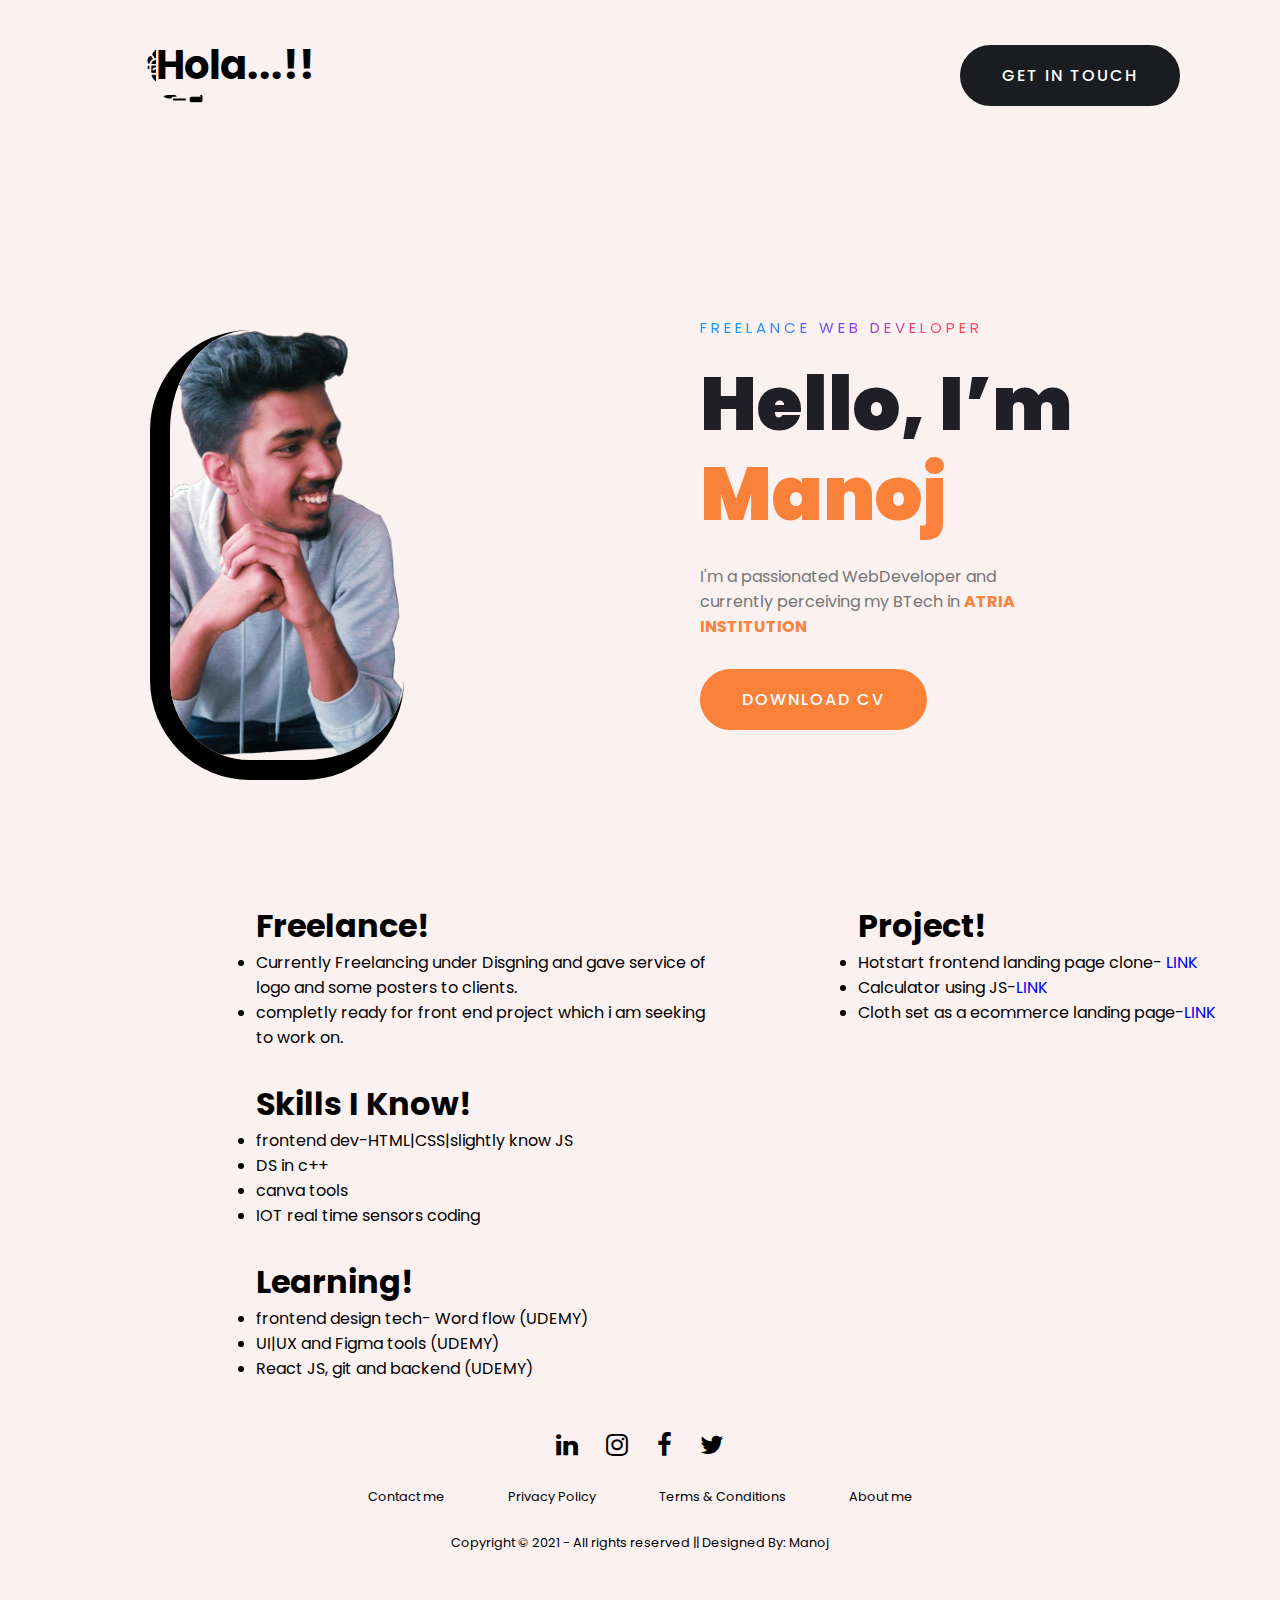
==== index.html @ 8dfa5f62 "primary uplod" ====
<!DOCTYPE html>
<html lang="en">
<head>
    <meta charset="UTF-8">
    <title>Portfolio</title>
    <link rel="icon" href="./logo.png">
    <link rel="stylesheet" href="./style.css">
    <!-- link -->
    <link rel="stylesheet" href="https://cdnjs.cloudflare.com/ajax/libs/font-awesome/4.7.0/css/font-awesome.min.css">

    <!--GOOGLE FONTS-->
    <link rel="preconnect" href="https://fonts.gstatic.com">
    <link href="https://fonts.googleapis.com/css2?family=Fredoka+One&family=Play&display=swap" rel="stylesheet"> 
</head>
<body>

    <div class="hero">
        <nav>
            <img src="./logo.png" class="logo">
            <h1>Hola...!!</h1>
            <a href="mailto:manoj_@ieee.org" class="btn1">Get In Touch</a>
        </nav>

        <div class="content">
            <span class="title">Freelance Web Developer</span>
            <h1>Hello, I’m <span>Manoj</span></h1>
            <p>I'm a passionated WebDeveloper and currently perceiving my BTech in <span>ATRIA INSTITUTION</span></p>
            <a href="https://drive.google.com/file/d/19jJgBrpZjHmy7Ew6Mgr_VQnE0wYftTn5/view?usp=sharing" target="_blank" class="btn">Download CV</a>
        </div>
    </div>
    <div class="profile1" >
        <img src="./manoj.png" alt="author" class="profile" >
        <table>
            <tr>
                <td>
                    <div class="about">
                        <h1>Freelance!</h1>
                        <ul>
                            <li><p>Currently Freelancing under Disgning and gave service of <br> logo and some posters to clients. </p></li>
                            <li><p>completly ready for front end project which i am seeking <br> to work on.</p></li>
                        </ul>
                        <h1 class="a1">Skills I Know!</h1>
                        <ul>
                            <li><p> frontend dev-HTML|CSS|slightly know JS</p></li>
                            <li><p>DS in c++</p></li>
                            <li><p>canva tools</p></li>
                            <li><p>IOT real time sensors coding</p></li>
                        </ul>
                        <h1 class="a1">Learning!</h1>
                        <ul>
                            <li><p>frontend design tech- Word flow (UDEMY)</p></li>
                            <li><p>UI|UX and Figma tools (UDEMY)</p></li>
                            <li><p>React JS, git and backend (UDEMY)</p></li>
                        </ul>
                    </div>
                </td>
                <td class="td1">
                    <h1>Project!</h1>
                    <ul>
                       <li>Hotstart frontend landing page clone- <a href="https://eme20f.csb.app/" target="_blank">LINK</a> </li>
                       <li>Calculator using JS-<a href="https://iesdwg.csb.app/" target="_blank">LINK</a></li>
                       <li>Cloth set as a ecommerce landing page-<a href="https://xue915.csb.app/" target="_blank">LINK</a></li>
                    </ul>
                </td>
            </tr>
        </table>
    </div>
    <!-- footer code -->
    <footer>
        <div class="footer">
        <div class="row">
        <a href="https://www.linkedin.com/in/manoj-b-390821218/" target="_blank"><i class="fa fa-linkedin"></i></a>
        <a href="https://www.instagram.com/m_an_oj_mb" target="_blank"><i class="fa fa-instagram"></i></a>
        <a href="https://www.facebook.com/profile.php?id=100032819602113" target="_blank"><i class="fa fa-facebook"></i></a>
        <a href="https://twitter.com/ManojBh12235963" target="_blank"><i class="fa fa-twitter"></i></a>
        </div>
        
        <div class="row">
        <ul>
        <li><a href="mailto:manoj_@ieee.org">Contact me</a></li>
        <li><a href="./under_work.html">Privacy Policy</a></li>
        <li><a href="./under_work.html">Terms & Conditions</a></li>
        <li><a href="./under_work.html">About me</a></li>
        </ul>
        </div>
        
        <div class="row">
        Copyright © 2021 - All rights reserved || Designed By: Manoj
        </div>
        </div>
        </footer>
</body>
</html>
---- style.css ----
@import url('https://fonts.googleapis.com/css2?family=Poppins:wght@400;500;600;700&display=swap');
*{
    background-color: #FCF1F1;
    margin: 0;
    padding: 0;
    box-sizing: border-box;
    font-family: 'Poppins', sans-serif;
}
body{
    display: flex;
  flex-direction: column;
}
a{
    text-decoration: none;
}
.hero{
    width: 100%;
    height: 100vh;
    background: url(img/bg1.jpg);
    background-size: cover;
}
nav{
    display: flex;
    align-items: center;
    justify-content: space-between;
    padding: 30px 100px;
}
.logo{
    position: relative;
    max-height: 90px;
    left: 30px;
}
nav ul li{
    list-style: none;
    display: inline-block;
    padding: 10px 20px;
}
nav ul li a{
    color: #1d1d24;
    position: relative;
    padding: 5px 0;
}
nav ul li a:hover{
    color: #F9813A;
}
nav ul li a:after{
    content: "";
    position: absolute;
    left: 0;
    width: 0;
    height: 3px;
    background: #F9813A;
    transition: .3s;
    bottom: 0;
}
nav ul li a:hover:after{
    width: 100%;
}
.btn{
    color: #fff;
    font-size: 16px;
    text-transform: uppercase;
    letter-spacing: 2px;
    padding: 16px 40px;
    border-radius: 500px;
    display: inline-block;
    font-weight: 500;
    transition: all .4s ease-in-out;
    background-size: 152% 100%;
    background: #F9813A;
    border: 2px solid #F9813A;
}
.btn:hover{
    background: transparent;
    border-color: #F9813A;
    color: #F9813A;
}
.content{
    position: absolute;
    top: 35%;
    left: 700px;
}
.content .title{
    color: #1f1f25;
    font-size: 15px;
    text-transform: uppercase;
    letter-spacing: 4px;
    display: inline-block;
    margin-bottom: 20px;
    background: linear-gradient(120deg, #1c99fe 20.69%, #7644ff 50.19%,#fd4766 79.69%);
    -webkit-background-clip: text;
    -webkit-text-fill-color: transparent;
}
.content h1{
    display: inline-block;
    color: #1f1f25;
    font-size: 75px;
    font-weight: 900;
    line-height: 90px;
    text-transform: inherit;
    width: 70%;
}
.content h1 span{
    color: #F9813A;
}
.content p{
    width: 55%;
    color: #757575;
    margin-top: 25px;
    margin-bottom: 30px;
}
.btn1{
    color: #fff;
    font-size: 16px;
    text-transform: uppercase;
    letter-spacing: 2px;
    padding: 16px 40px;
    border-radius: 500px;
    display: inline-block;
    font-weight: 500;
    transition: all .4s ease-in-out;
    background-size: 152% 100%;
    background: #1A1C20;
    border: 2px solid #1A1C20;
}
.btn1:hover{
    background: transparent;
    border-color: #1A1C20;
    color: #1A1C20;
}
.profile{
    height: 450px;
    position: relative;
    float: left;
    left: 150px;
    bottom:570px;
    border: solid black 0;
    border-width: 0px 0px 20px 20px;
    border-radius: 100px;
}
.content p span{
    font-weight: bold;
    color: #F9813A;
}
nav h1{
    font-size: 40px;
    position:relative;
    right: 340px;
    bottom: 10px;
}
.h1{
    height: 50px;
}
.handel{
    height: 180px;
    background-color: #1A1C20;
}
.handel img{
    display: inline-block;
    margin-left: 150px;
    margin-bottom: 25px;
    display: flex;
    align-items: flex-end;
    height: 40px;
    background-color: #1A1C20;
}
.about .a1{
    margin-top: 30px;
}
.td1{
    padding-left: 150px;
    vertical-align: text-top;
}
/* footer */
body{
    margin:0;
    overflow-x:hidden;
    }
    
    .footer{
    padding:30px 0px;
    font-family: 'Play', sans-serif;
    text-align:center;
    }
    
    .footer .row{
    width:100%;
    margin:1% 0%;
    padding:0.6% 0%;
    color:black;
    font-size:0.8em;
    }
    
    .footer .row a{
    text-decoration:none;
    color:black;
    transition:0.5s;
    }
    
    .footer .row a:hover{
    color:#f9813a;
    }
    
    .footer .row ul{
    width:100%;
    }
    
    .footer .row ul li{
    display:inline-block;
    margin:0px 30px;
    }
    
    .footer .row a i{
    font-size:2em;
    margin:0% 1%;
    }
    
    @media (max-width:720px){
    .footer{
    text-align:left;
    padding:5%;
    }
    .footer .row ul li{
    display:block;
    margin:10px 0px;
    text-align:left;
    }
    .footer .row a i{
    margin:0% 3%;
    }
    }
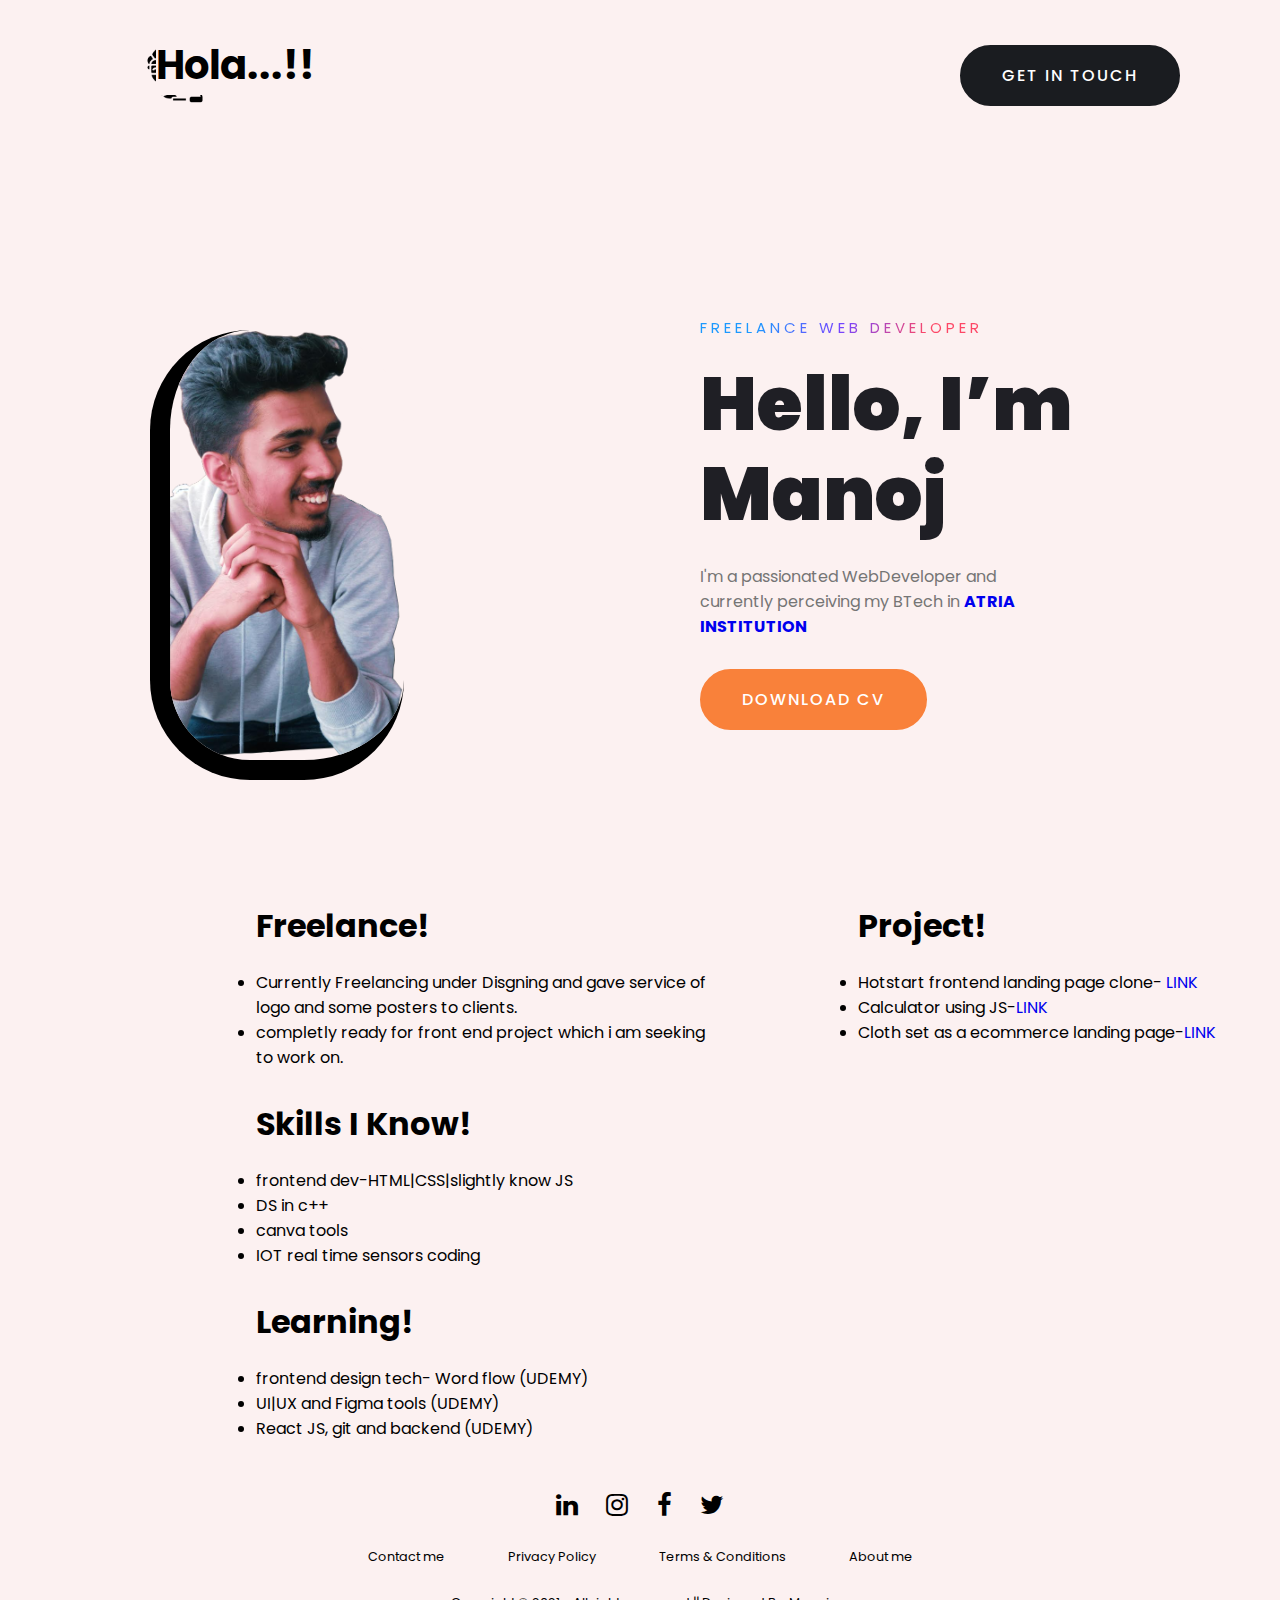
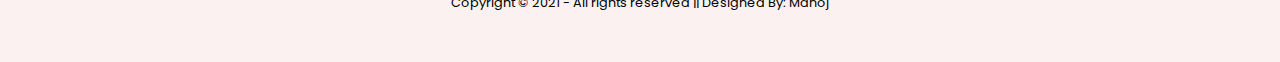
==== commit c41875cc: "change in css" ====
--- a/index.html
+++ b/index.html
@@ -13,7 +13,7 @@
     <link href="https://fonts.googleapis.com/css2?family=Fredoka+One&family=Play&display=swap" rel="stylesheet"> 
 </head>
 <body>
-
+    <div class="sep">
     <div class="hero">
         <nav>
             <img src="./logo.png" class="logo">
@@ -24,7 +24,7 @@
         <div class="content">
             <span class="title">Freelance Web Developer</span>
             <h1>Hello, I’m <span>Manoj</span></h1>
-            <p>I'm a passionated WebDeveloper and currently perceiving my BTech in <span>ATRIA INSTITUTION</span></p>
+            <p>I'm a passionated WebDeveloper and currently perceiving my BTech in <span> <a href="https://www.atria.edu" target="_blank" >ATRIA INSTITUTION</a></span></p>
             <a href="https://drive.google.com/file/d/19jJgBrpZjHmy7Ew6Mgr_VQnE0wYftTn5/view?usp=sharing" target="_blank" class="btn">Download CV</a>
         </div>
     </div>
@@ -89,5 +89,11 @@
         </div>
         </div>
         </footer>
+        </div>
+        <div class="vis">
+            <h1>Can't be viewed in 'MOBILE VIEW'</h1>
+            <h3>please check out in 'DESKTOP VIEW'</h3>
+
+        </div>
 </body>
 </html>--- a/style.css
+++ b/style.css
@@ -1,219 +1,231 @@
 @import url('https://fonts.googleapis.com/css2?family=Poppins:wght@400;500;600;700&display=swap');
-*{
-    background-color: #FCF1F1;
-    margin: 0;
-    padding: 0;
-    box-sizing: border-box;
-    font-family: 'Poppins', sans-serif;
+@media only screen and (min-width:1000px) {
+    *{
+        background-color: #FCF1F1;
+        margin: 0;
+        padding: 0;
+        box-sizing: border-box;
+        font-family: 'Poppins', sans-serif;
+    }
+    body{
+        display: flex;
+      flex-direction: column;
+    }
+    a{
+        text-decoration: none;
+    }
+    .hero{
+        width: 100%;
+        height: 100vh;
+        background: url(img/bg1.jpg);
+        background-size: cover;
+    }
+    nav{
+        display: flex;
+        align-items: center;
+        justify-content: space-between;
+        padding: 30px 100px;
+    }
+    .logo{
+        position: relative;
+        max-height: 90px;
+        left: 30px;
+    }
+    nav ul li{
+        list-style: none;
+        display: inline-block;
+        padding: 10px 20px;
+    }
+    nav ul li a{
+        color: #1d1d24;
+        position: relative;
+        padding: 5px 0;
+    }
+    nav ul li a:hover{
+        color: #F9813A;
+    }
+    nav ul li a:after{
+        content: "";
+        position: absolute;
+        left: 0;
+        width: 0;
+        height: 3px;
+        background: #F9813A;
+        transition: .3s;
+        bottom: 0;
+    }
+    nav ul li a:hover:after{
+        width: 100%;
+    }
+    .btn{
+        color: #fff;
+        font-size: 16px;
+        text-transform: uppercase;
+        letter-spacing: 2px;
+        padding: 16px 40px;
+        border-radius: 500px;
+        display: inline-block;
+        font-weight: 500;
+        transition: all .4s ease-in-out;
+        background-size: 152% 100%;
+        background: #F9813A;
+        border: 2px solid #F9813A;
+    }
+    .btn:hover{
+        background: transparent;
+        border-color: #F9813A;
+        color: #F9813A;
+    }
+    .content{
+        position: absolute;
+        top: 35%;
+        left: 700px;
+    }
+    .content .title{
+        color: #1f1f25;
+        font-size: 15px;
+        text-transform: uppercase;
+        letter-spacing: 4px;
+        display: inline-block;
+        margin-bottom: 20px;
+        background: linear-gradient(120deg, #1c99fe 20.69%, #7644ff 50.19%,#fd4766 79.69%);
+        -webkit-background-clip: text;
+        -webkit-text-fill-color: transparent;
+    }
+    .content h1{
+        display: inline-block;
+        color: #1f1f25;
+        font-size: 75px;
+        font-weight: 900;
+        line-height: 90px;
+        text-transform: inherit;
+        width: 70%;
+    }
+    .content h1 span a{
+        text-decoration: none;
+        color: #F9813A;
+    }
+    .content p{
+        width: 55%;
+        color: #757575;
+        margin-top: 25px;
+        margin-bottom: 30px;
+    }
+    .btn1{
+        color: #fff;
+        font-size: 16px;
+        text-transform: uppercase;
+        letter-spacing: 2px;
+        padding: 16px 40px;
+        border-radius: 500px;
+        display: inline-block;
+        font-weight: 500;
+        transition: all .4s ease-in-out;
+        background-size: 152% 100%;
+        background: #1A1C20;
+        border: 2px solid #1A1C20;
+    }
+    .btn1:hover{
+        background: transparent;
+        border-color: #1A1C20;
+        color: #1A1C20;
+    }
+    .profile{
+        height: 450px;
+        position: relative;
+        float: left;
+        left: 150px;
+        bottom:570px;
+        border: solid black 0;
+        border-width: 0px 0px 20px 20px;
+        border-radius: 100px;
+    }
+    .content p span{
+        font-weight: bold;
+        color: #F9813A;
+    }
+    nav h1{
+        font-size: 40px;
+        position:relative;
+        right: 340px;
+        bottom: 10px;
+    }
+    .h1{
+        height: 50px;
+    }
+    .handel{
+        height: 180px;
+        background-color: #1A1C20;
+    }
+    .handel img{
+        display: inline-block;
+        margin-left: 150px;
+        margin-bottom: 25px;
+        display: flex;
+        align-items: flex-end;
+        height: 40px;
+        background-color: #1A1C20;
+    }
+    .about h1{
+        padding-bottom: 20px;
+    }
+    .td1 h1{
+        padding-bottom: 20px;
+    }
+    .about .a1{
+        margin-top: 30px;
+    }
+    .td1{
+        padding-left: 150px;
+        vertical-align: text-top;
+    }
+    /* footer */
+    body{
+        margin:0;
+        overflow-x:hidden;
+        }
+        
+        .footer{
+        padding:30px 0px;
+        font-family: 'Play', sans-serif;
+        text-align:center;
+        }
+        
+        .footer .row{
+        width:100%;
+        margin:1% 0%;
+        padding:0.6% 0%;
+        color:black;
+        font-size:0.8em;
+        }
+        
+        .footer .row a{
+        text-decoration:none;
+        color:black;
+        transition:0.5s;
+        }
+        
+        .footer .row a:hover{
+        color:#f9813a;
+        }
+        
+        .footer .row ul{
+        width:100%;
+        }
+        
+        .footer .row ul li{
+        display:inline-block;
+        margin:0px 30px;
+        }
+        
+        .footer .row a i{
+        font-size:2em;
+        margin:0% 1%;
+        }
+        .vis{
+            display: none;
+        }
 }
-body{
-    display: flex;
-  flex-direction: column;
-}
-a{
-    text-decoration: none;
-}
-.hero{
-    width: 100%;
-    height: 100vh;
-    background: url(img/bg1.jpg);
-    background-size: cover;
-}
-nav{
-    display: flex;
-    align-items: center;
-    justify-content: space-between;
-    padding: 30px 100px;
-}
-.logo{
-    position: relative;
-    max-height: 90px;
-    left: 30px;
-}
-nav ul li{
-    list-style: none;
-    display: inline-block;
-    padding: 10px 20px;
-}
-nav ul li a{
-    color: #1d1d24;
-    position: relative;
-    padding: 5px 0;
-}
-nav ul li a:hover{
-    color: #F9813A;
-}
-nav ul li a:after{
-    content: "";
-    position: absolute;
-    left: 0;
-    width: 0;
-    height: 3px;
-    background: #F9813A;
-    transition: .3s;
-    bottom: 0;
-}
-nav ul li a:hover:after{
-    width: 100%;
-}
-.btn{
-    color: #fff;
-    font-size: 16px;
-    text-transform: uppercase;
-    letter-spacing: 2px;
-    padding: 16px 40px;
-    border-radius: 500px;
-    display: inline-block;
-    font-weight: 500;
-    transition: all .4s ease-in-out;
-    background-size: 152% 100%;
-    background: #F9813A;
-    border: 2px solid #F9813A;
-}
-.btn:hover{
-    background: transparent;
-    border-color: #F9813A;
-    color: #F9813A;
-}
-.content{
-    position: absolute;
-    top: 35%;
-    left: 700px;
-}
-.content .title{
-    color: #1f1f25;
-    font-size: 15px;
-    text-transform: uppercase;
-    letter-spacing: 4px;
-    display: inline-block;
-    margin-bottom: 20px;
-    background: linear-gradient(120deg, #1c99fe 20.69%, #7644ff 50.19%,#fd4766 79.69%);
-    -webkit-background-clip: text;
-    -webkit-text-fill-color: transparent;
-}
-.content h1{
-    display: inline-block;
-    color: #1f1f25;
-    font-size: 75px;
-    font-weight: 900;
-    line-height: 90px;
-    text-transform: inherit;
-    width: 70%;
-}
-.content h1 span{
-    color: #F9813A;
-}
-.content p{
-    width: 55%;
-    color: #757575;
-    margin-top: 25px;
-    margin-bottom: 30px;
-}
-.btn1{
-    color: #fff;
-    font-size: 16px;
-    text-transform: uppercase;
-    letter-spacing: 2px;
-    padding: 16px 40px;
-    border-radius: 500px;
-    display: inline-block;
-    font-weight: 500;
-    transition: all .4s ease-in-out;
-    background-size: 152% 100%;
-    background: #1A1C20;
-    border: 2px solid #1A1C20;
-}
-.btn1:hover{
-    background: transparent;
-    border-color: #1A1C20;
-    color: #1A1C20;
-}
-.profile{
-    height: 450px;
-    position: relative;
-    float: left;
-    left: 150px;
-    bottom:570px;
-    border: solid black 0;
-    border-width: 0px 0px 20px 20px;
-    border-radius: 100px;
-}
-.content p span{
-    font-weight: bold;
-    color: #F9813A;
-}
-nav h1{
-    font-size: 40px;
-    position:relative;
-    right: 340px;
-    bottom: 10px;
-}
-.h1{
-    height: 50px;
-}
-.handel{
-    height: 180px;
-    background-color: #1A1C20;
-}
-.handel img{
-    display: inline-block;
-    margin-left: 150px;
-    margin-bottom: 25px;
-    display: flex;
-    align-items: flex-end;
-    height: 40px;
-    background-color: #1A1C20;
-}
-.about .a1{
-    margin-top: 30px;
-}
-.td1{
-    padding-left: 150px;
-    vertical-align: text-top;
-}
-/* footer */
-body{
-    margin:0;
-    overflow-x:hidden;
-    }
-    
-    .footer{
-    padding:30px 0px;
-    font-family: 'Play', sans-serif;
-    text-align:center;
-    }
-    
-    .footer .row{
-    width:100%;
-    margin:1% 0%;
-    padding:0.6% 0%;
-    color:black;
-    font-size:0.8em;
-    }
-    
-    .footer .row a{
-    text-decoration:none;
-    color:black;
-    transition:0.5s;
-    }
-    
-    .footer .row a:hover{
-    color:#f9813a;
-    }
-    
-    .footer .row ul{
-    width:100%;
-    }
-    
-    .footer .row ul li{
-    display:inline-block;
-    margin:0px 30px;
-    }
-    
-    .footer .row a i{
-    font-size:2em;
-    margin:0% 1%;
-    }
     
     @media (max-width:720px){
     .footer{
@@ -228,4 +240,15 @@
     .footer .row a i{
     margin:0% 3%;
     }
+    }
+    @media only screen and (max-width: 600px) {
+        body{
+            background-color: #FCF1F1;
+        }
+        .sep{
+            display: none;
+        }
+        .vis{
+            text-align: center;
+        }
     }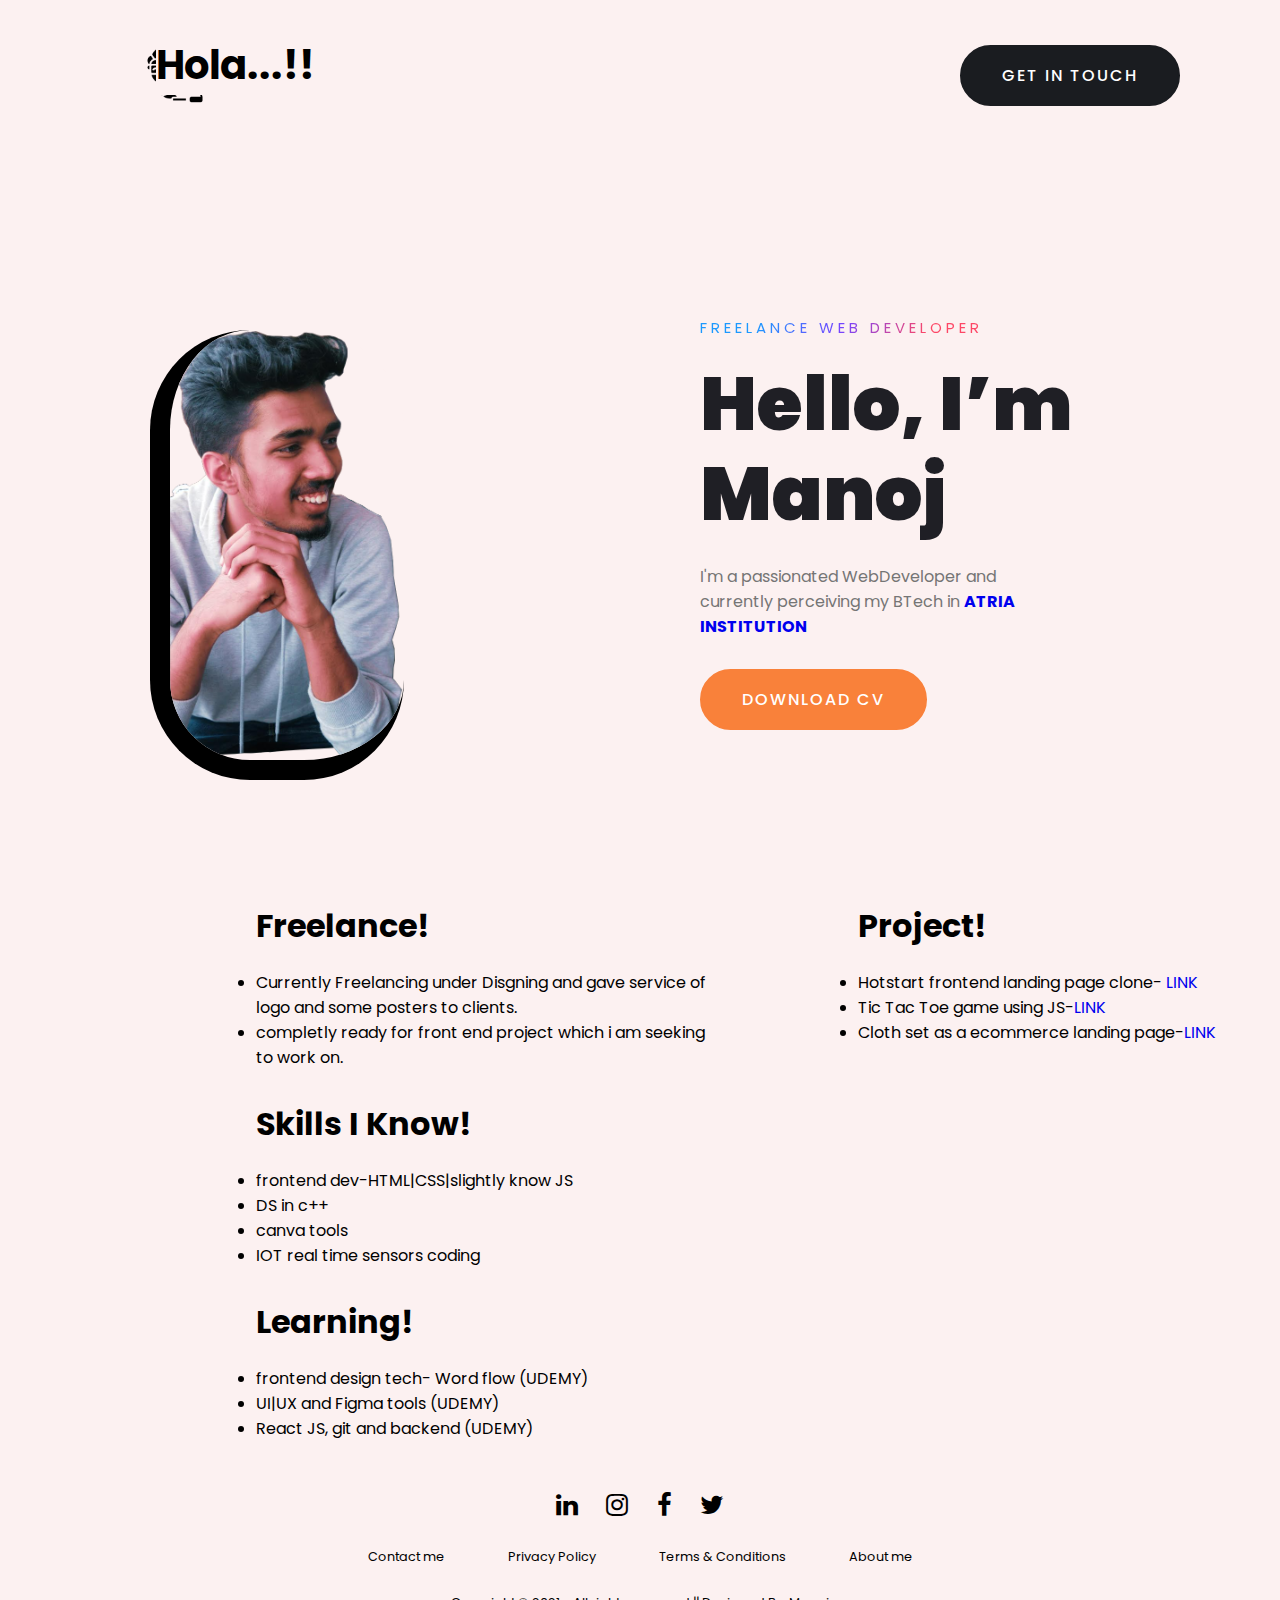
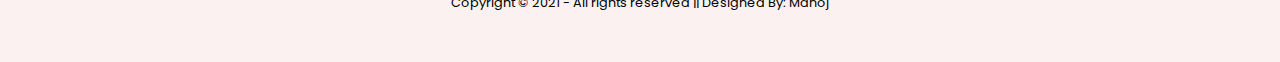
==== commit 9f2f8c27: "meta" ====
--- a/index.html
+++ b/index.html
@@ -2,6 +2,7 @@
 <html lang="en">
 <head>
     <meta charset="UTF-8">
+    <meta content="width=device-width, initial-scale=1" name="viewport" />
     <title>Portfolio</title>
     <link rel="icon" href="./logo.png">
     <link rel="stylesheet" href="./style.css">
@@ -58,7 +59,7 @@
                     <h1>Project!</h1>
                     <ul>
                        <li>Hotstart frontend landing page clone- <a href="https://eme20f.csb.app/" target="_blank">LINK</a> </li>
-                       <li>Calculator using JS-<a href="https://iesdwg.csb.app/" target="_blank">LINK</a></li>
+                       <li>Tic Tac Toe game using JS-<a href="https://iesdwg.csb.app/" target="_blank">LINK</a></li>
                        <li>Cloth set as a ecommerce landing page-<a href="https://xue915.csb.app/" target="_blank">LINK</a></li>
                     </ul>
                 </td>
--- a/style.css
+++ b/style.css
@@ -241,7 +241,7 @@
     margin:0% 3%;
     }
     }
-    @media only screen and (max-width: 600px) {
+    @media only screen and (max-width: 800px) {
         body{
             background-color: #FCF1F1;
         }
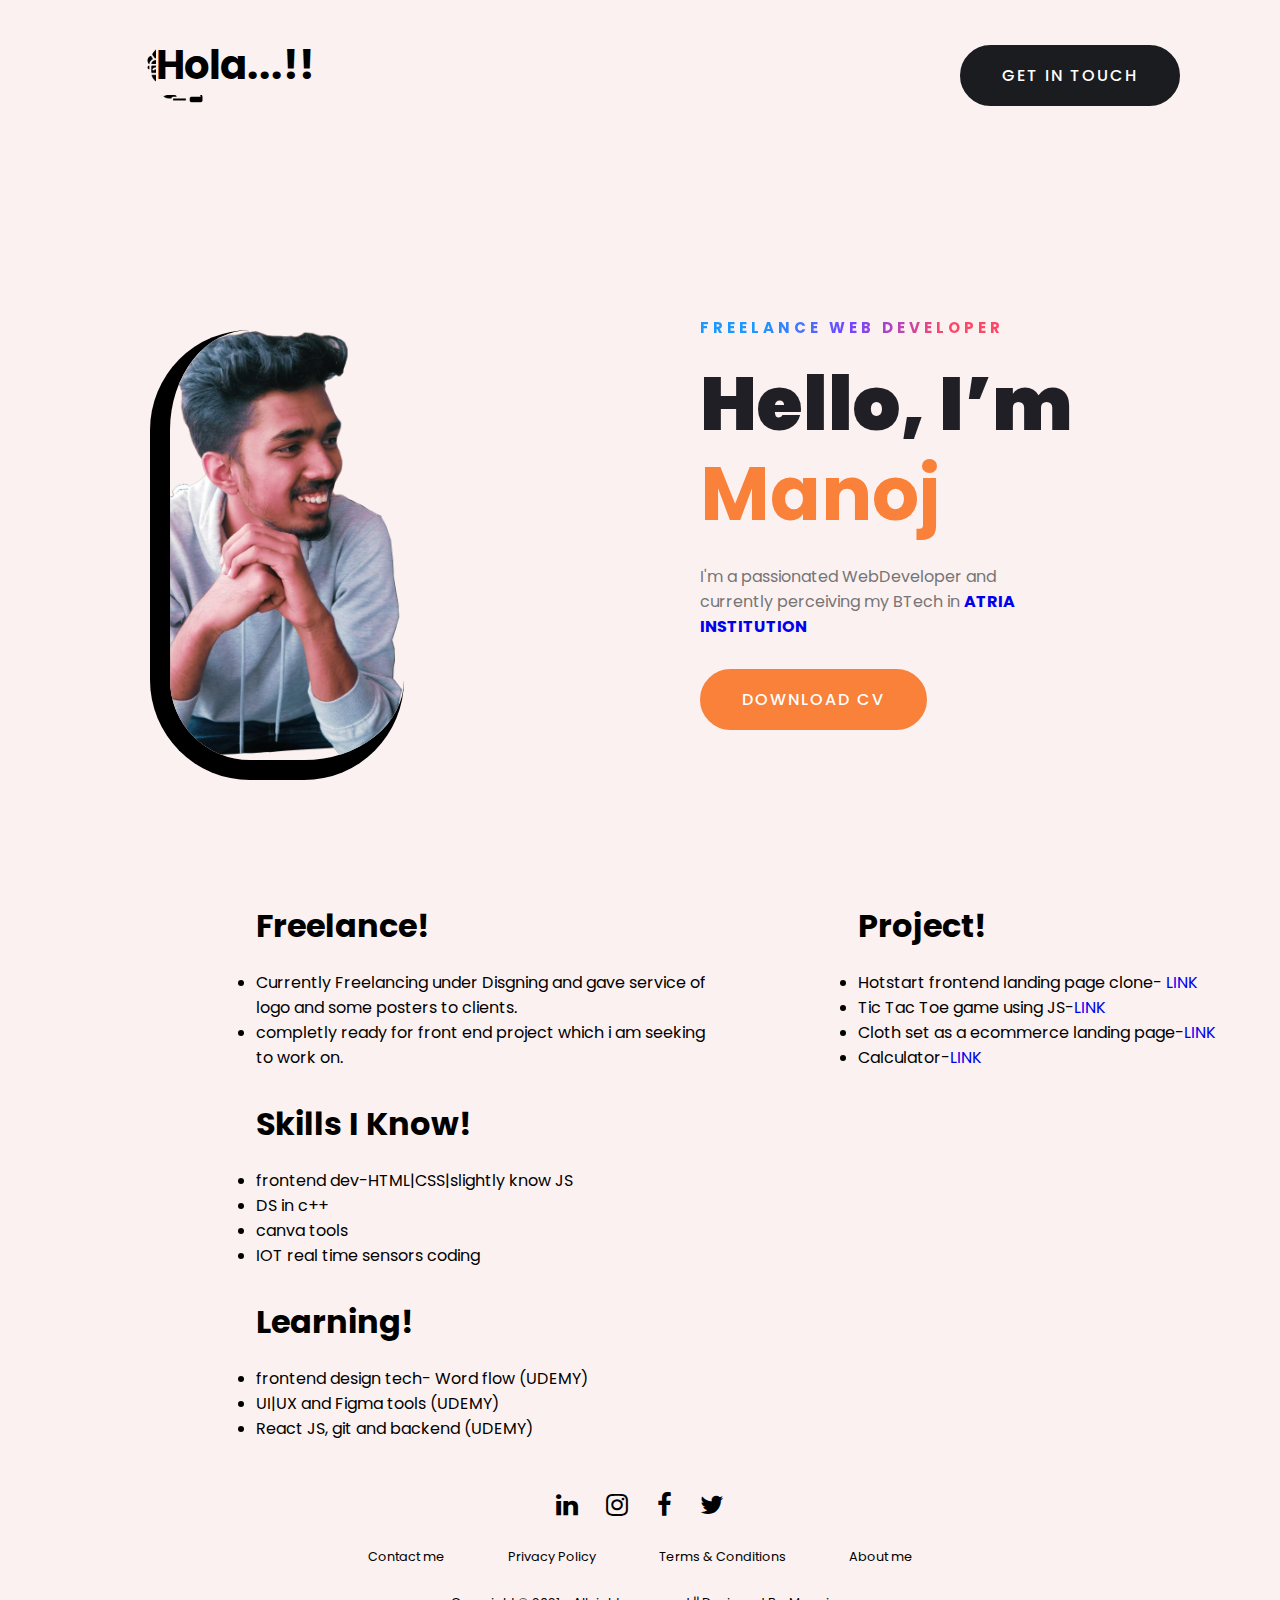
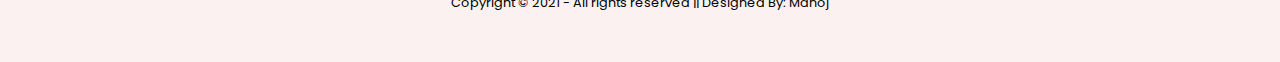
==== commit ed02081d: "update of link" ====
--- a/index.html
+++ b/index.html
@@ -26,7 +26,7 @@
             <span class="title">Freelance Web Developer</span>
             <h1>Hello, I’m <span>Manoj</span></h1>
             <p>I'm a passionated WebDeveloper and currently perceiving my BTech in <span> <a href="https://www.atria.edu" target="_blank" >ATRIA INSTITUTION</a></span></p>
-            <a href="https://drive.google.com/file/d/19jJgBrpZjHmy7Ew6Mgr_VQnE0wYftTn5/view?usp=sharing" target="_blank" class="btn">Download CV</a>
+            <a href="https://drive.google.com/file/d/11u23QpITGg12TiuMw_qOZY03VHRb166S/view?usp=sharing" target="_blank" class="btn">Download CV</a>
         </div>
     </div>
     <div class="profile1" >
@@ -58,9 +58,10 @@
                 <td class="td1">
                     <h1>Project!</h1>
                     <ul>
-                       <li>Hotstart frontend landing page clone- <a href="https://eme20f.csb.app/" target="_blank">LINK</a> </li>
+                       <li>Hotstart frontend landing page clone- <a href="https://manojdox.github.io/HotStar/" target="_blank">LINK</a> </li>
                        <li>Tic Tac Toe game using JS-<a href="https://iesdwg.csb.app/" target="_blank">LINK</a></li>
                        <li>Cloth set as a ecommerce landing page-<a href="https://xue915.csb.app/" target="_blank">LINK</a></li>
+                       <li>Calculator-<a href="https://manojdox.github.io/calculator/" target="_blank">LINK</a></li>
                     </ul>
                 </td>
             </tr>
@@ -97,4 +98,4 @@
 
         </div>
 </body>
-</html>+</html>
--- a/style.css
+++ b/style.css
@@ -144,6 +144,10 @@
         font-weight: bold;
         color: #F9813A;
     }
+   span{
+        color: #F9813A;
+        font-weight: bold;
+    }
     nav h1{
         font-size: 40px;
         position:relative;
@@ -251,4 +255,4 @@
         .vis{
             text-align: center;
         }
-    }+    }
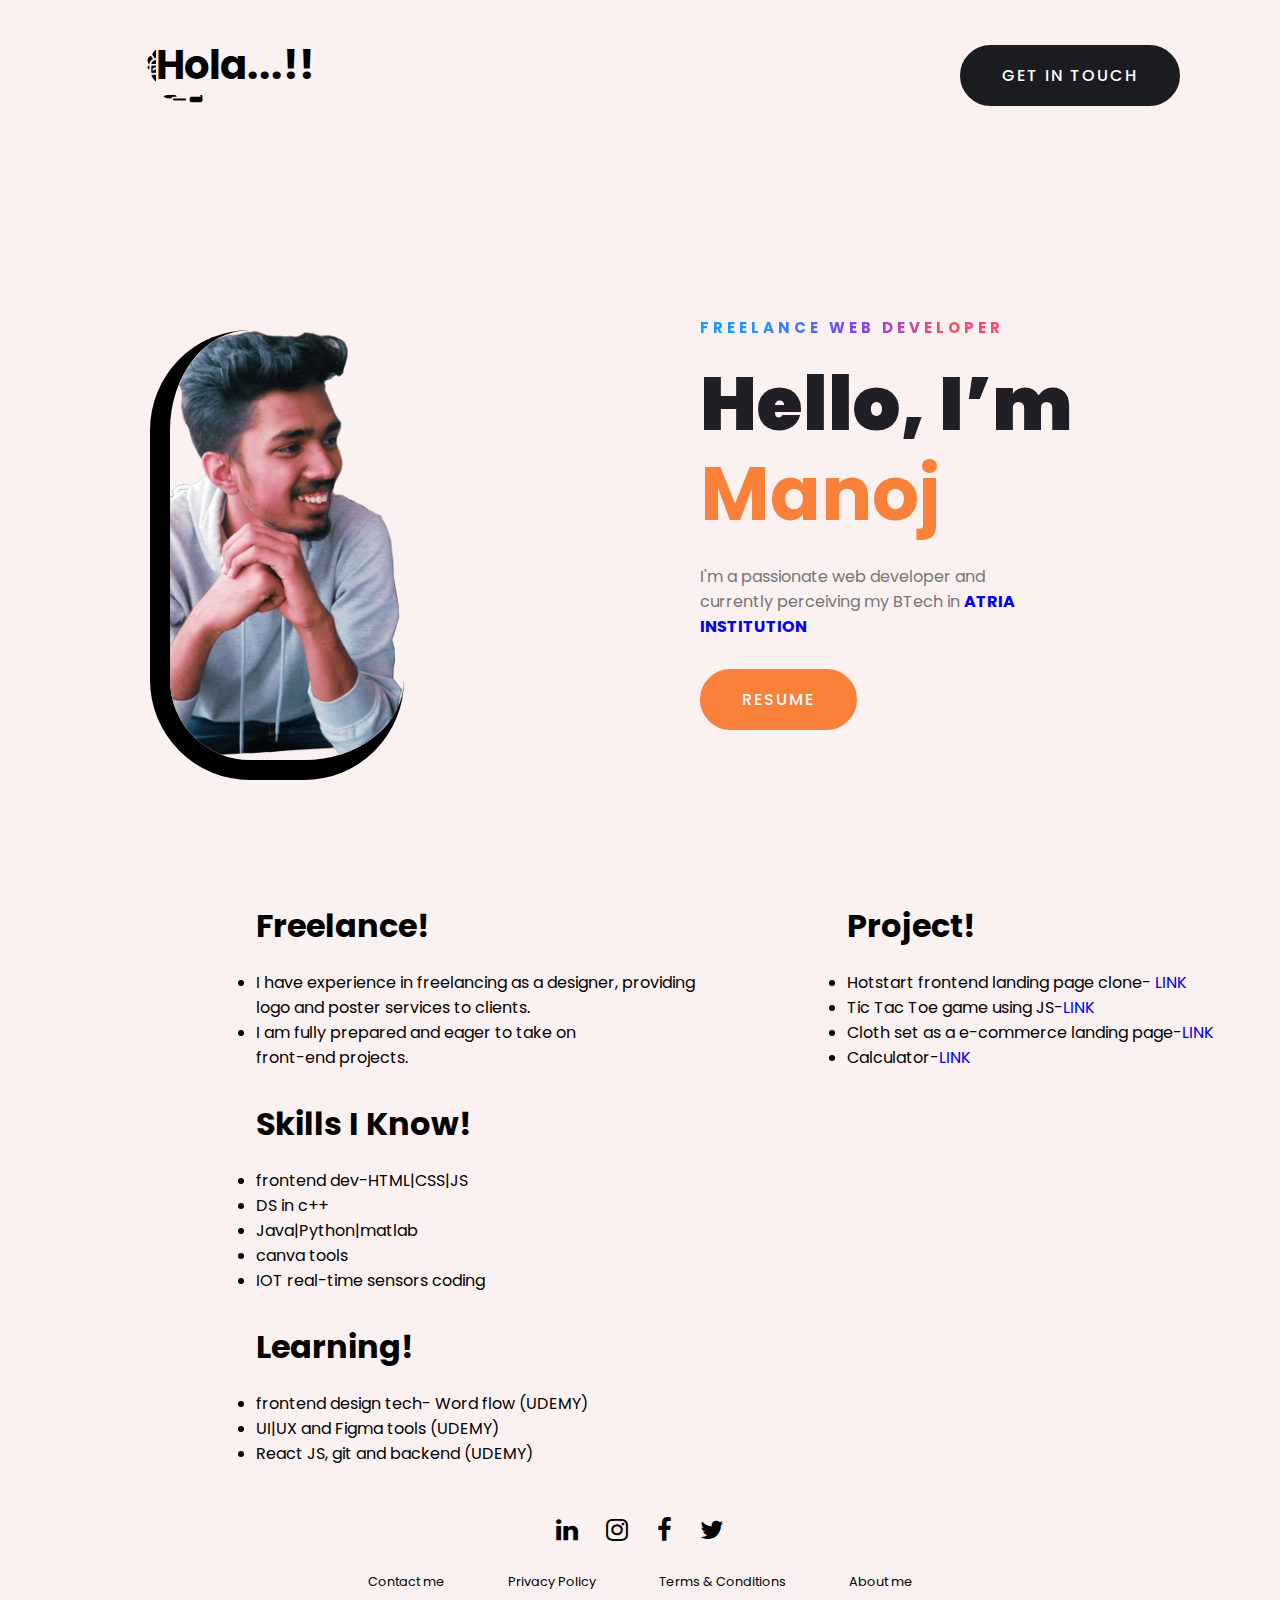
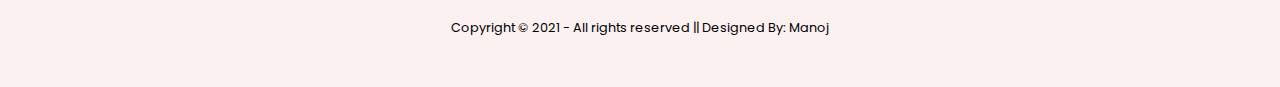
==== commit ae4b4cde: "Update index.html" ====
--- a/index.html
+++ b/index.html
@@ -8,6 +8,8 @@
     <link rel="stylesheet" href="./style.css">
     <!-- link -->
     <link rel="stylesheet" href="https://cdnjs.cloudflare.com/ajax/libs/font-awesome/4.7.0/css/font-awesome.min.css">
+    <script async src="https://pagead2.googlesyndication.com/pagead/js/adsbygoogle.js?client=ca-pub-4581287264046325"
+     crossorigin="anonymous"></script>
 
     <!--GOOGLE FONTS-->
     <link rel="preconnect" href="https://fonts.gstatic.com">
@@ -25,8 +27,8 @@
         <div class="content">
             <span class="title">Freelance Web Developer</span>
             <h1>Hello, I’m <span>Manoj</span></h1>
-            <p>I'm a passionated WebDeveloper and currently perceiving my BTech in <span> <a href="https://www.atria.edu" target="_blank" >ATRIA INSTITUTION</a></span></p>
-            <a href="https://drive.google.com/file/d/11u23QpITGg12TiuMw_qOZY03VHRb166S/view?usp=sharing" target="_blank" class="btn">Download CV</a>
+            <p>I'm a passionate web developer and currently perceiving my BTech in <span> <a href="https://www.atria.edu" target="_blank" >ATRIA INSTITUTION</a></span></p>
+            <a href="https://drive.google.com/file/d/11u23QpITGg12TiuMw_qOZY03VHRb166S/view?usp=sharing" target="_blank" class="btn">Resume</a>
         </div>
     </div>
     <div class="profile1" >
@@ -37,15 +39,16 @@
                     <div class="about">
                         <h1>Freelance!</h1>
                         <ul>
-                            <li><p>Currently Freelancing under Disgning and gave service of <br> logo and some posters to clients. </p></li>
-                            <li><p>completly ready for front end project which i am seeking <br> to work on.</p></li>
+                            <li><p>I have experience in freelancing as a designer, providing <br> logo and poster services to clients. </p></li>
+                            <li><p>I am fully prepared and eager to take on <br> front-end projects.</p></li>
                         </ul>
                         <h1 class="a1">Skills I Know!</h1>
                         <ul>
-                            <li><p> frontend dev-HTML|CSS|slightly know JS</p></li>
+                            <li><p> frontend dev-HTML|CSS|JS</p></li>
                             <li><p>DS in c++</p></li>
+                            <li><p>Java|Python|matlab</p></li>
                             <li><p>canva tools</p></li>
-                            <li><p>IOT real time sensors coding</p></li>
+                            <li><p>IOT real-time sensors coding</p></li>
                         </ul>
                         <h1 class="a1">Learning!</h1>
                         <ul>
@@ -60,7 +63,7 @@
                     <ul>
                        <li>Hotstart frontend landing page clone- <a href="https://manojdox.github.io/HotStar/" target="_blank">LINK</a> </li>
                        <li>Tic Tac Toe game using JS-<a href="https://iesdwg.csb.app/" target="_blank">LINK</a></li>
-                       <li>Cloth set as a ecommerce landing page-<a href="https://xue915.csb.app/" target="_blank">LINK</a></li>
+                       <li>Cloth set as a e-commerce landing page-<a href="https://xue915.csb.app/" target="_blank">LINK</a></li>
                        <li>Calculator-<a href="https://manojdox.github.io/calculator/" target="_blank">LINK</a></li>
                     </ul>
                 </td>
@@ -94,7 +97,7 @@
         </div>
         <div class="vis">
             <h1>Can't be viewed in 'MOBILE VIEW'</h1>
-            <h3>please check out in 'DESKTOP VIEW'</h3>
+            <h3> Please check out 'DESKTOP VIEW'</h3>
 
         </div>
 </body>
